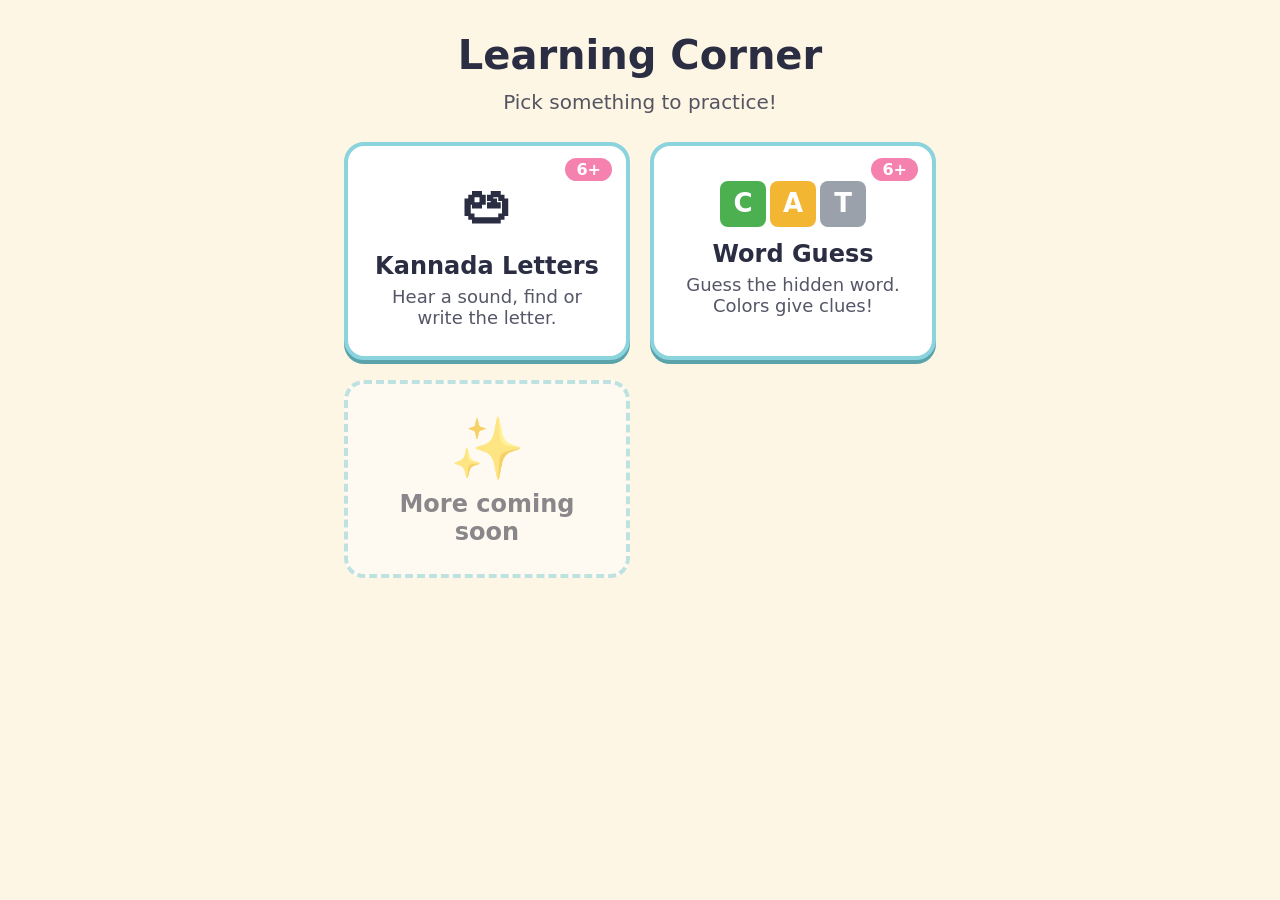
==== index.html @ 97e005f4 "Add Word Guess, a kid-friendly Wordle-style game with picture hints, plus a shared kid word list and" ====
<!doctype html>
<html lang="en">
<head>
  <meta charset="UTF-8" />
  <meta name="viewport" content="width=device-width, initial-scale=1.0" />
  <title>Learning Corner</title>
  <link rel="stylesheet" href="shared/theme.css" />
  <link rel="stylesheet" href="home.css" />
</head>
<body>
  <main class="hub">
    <h1>Learning Corner</h1>
    <p class="hub-sub">Pick something to practice!</p>

    <!-- One <a class="section-card"> per section; each lives in its own folder. -->
    <nav class="section-grid">
      <a class="section-card" href="kannada/">
        <span class="age-badge">6+</span>
        <span class="section-icon">ಅ</span>
        <span class="section-title">Kannada Letters</span>
        <span class="section-desc">Hear a sound, find or write the letter.</span>
      </a>

      <a class="section-card" href="word-guess/">
        <span class="age-badge">6+</span>
        <span class="section-icon mini-tiles"><span class="g">C</span><span class="y">A</span><span class="x">T</span></span>
        <span class="section-title">Word Guess</span>
        <span class="section-desc">Guess the hidden word. Colors give clues!</span>
      </a>

      <div class="section-card placeholder" aria-hidden="true">
        <span class="section-icon">✨</span>
        <span class="section-title">More coming soon</span>
      </div>
    </nav>
  </main>
</body>
</html>
---- shared/theme.css ----
/* Shared look for the hub page and every section. Section stylesheets
   load this first and only add what's specific to them. */
:root {
  --bg: #fef6e4;
  --ink: #2b2d42;
  --accent: #f582ae;
  --accent2: #8bd3dd;
  --good: #4caf50;
  --bad: #ef4444;
  --card: #ffffff;
  font-size: 20px;
}

* { box-sizing: border-box; }

body {
  margin: 0;
  min-height: 100vh;
  background: var(--bg);
  color: var(--ink);
  font-family: 'Baloo 2', 'Comic Sans MS', system-ui, sans-serif;
  display: flex;
  flex-direction: column;
  align-items: center;
}

.hidden { display: none !important; }

.back-link {
  align-self: flex-start;
  font-size: 0.9rem;
  font-weight: 700;
  color: var(--ink);
  opacity: 0.7;
  text-decoration: none;
  padding: 0.3rem 0;
}
.back-link:active { opacity: 1; }

@media (max-width: 480px) {
  :root { font-size: 17px; }
}
---- home.css ----
.hub {
  width: 100%;
  max-width: 640px;
  padding: 1.6rem 1.2rem 2rem;
  display: flex;
  flex-direction: column;
  align-items: center;
  gap: 0.6rem;
}

.hub h1 { margin: 0; text-align: center; }
.hub-sub { margin: 0 0 0.8rem; opacity: 0.8; text-align: center; }

/* One column on phones, two side by side on wider screens. */
.section-grid {
  width: 100%;
  display: grid;
  grid-template-columns: repeat(auto-fill, minmax(240px, 1fr));
  gap: 1rem;
}

.section-card {
  display: flex;
  flex-direction: column;
  align-items: center;
  text-align: center;
  gap: 0.3rem;
  padding: 1.4rem 1rem;
  border-radius: 20px;
  border: 4px solid var(--accent2);
  background: var(--card);
  color: var(--ink);
  text-decoration: none;
  box-shadow: 0 4px 0 #5aa3ab;
  transition: transform 0.05s ease;
}
a.section-card:active { transform: translateY(3px); box-shadow: 0 1px 0 #5aa3ab; }

.section-icon { font-size: 3rem; font-weight: 700; line-height: 1.2; }
.section-title { font-size: 1.2rem; font-weight: 700; }
.section-desc { font-size: 0.9rem; opacity: 0.8; }

.section-card.placeholder {
  border-style: dashed;
  box-shadow: none;
  opacity: 0.55;
  justify-content: center;
}

.section-card { position: relative; }
.age-badge {
  position: absolute;
  top: 0.6rem;
  right: 0.7rem;
  font-size: 0.8rem;
  font-weight: 800;
  padding: 0.1rem 0.55rem;
  border-radius: 999px;
  background: var(--accent);
  color: white;
}

.mini-tiles { display: flex; gap: 4px; padding: 0.35rem 0; }
.mini-tiles span {
  width: 2.3rem;
  height: 2.3rem;
  display: grid;
  place-items: center;
  font-size: 1.3rem;
  border-radius: 8px;
  color: white;
}
.mini-tiles .g { background: var(--good); }
.mini-tiles .y { background: #f2b632; }
.mini-tiles .x { background: #9aa1ab; }
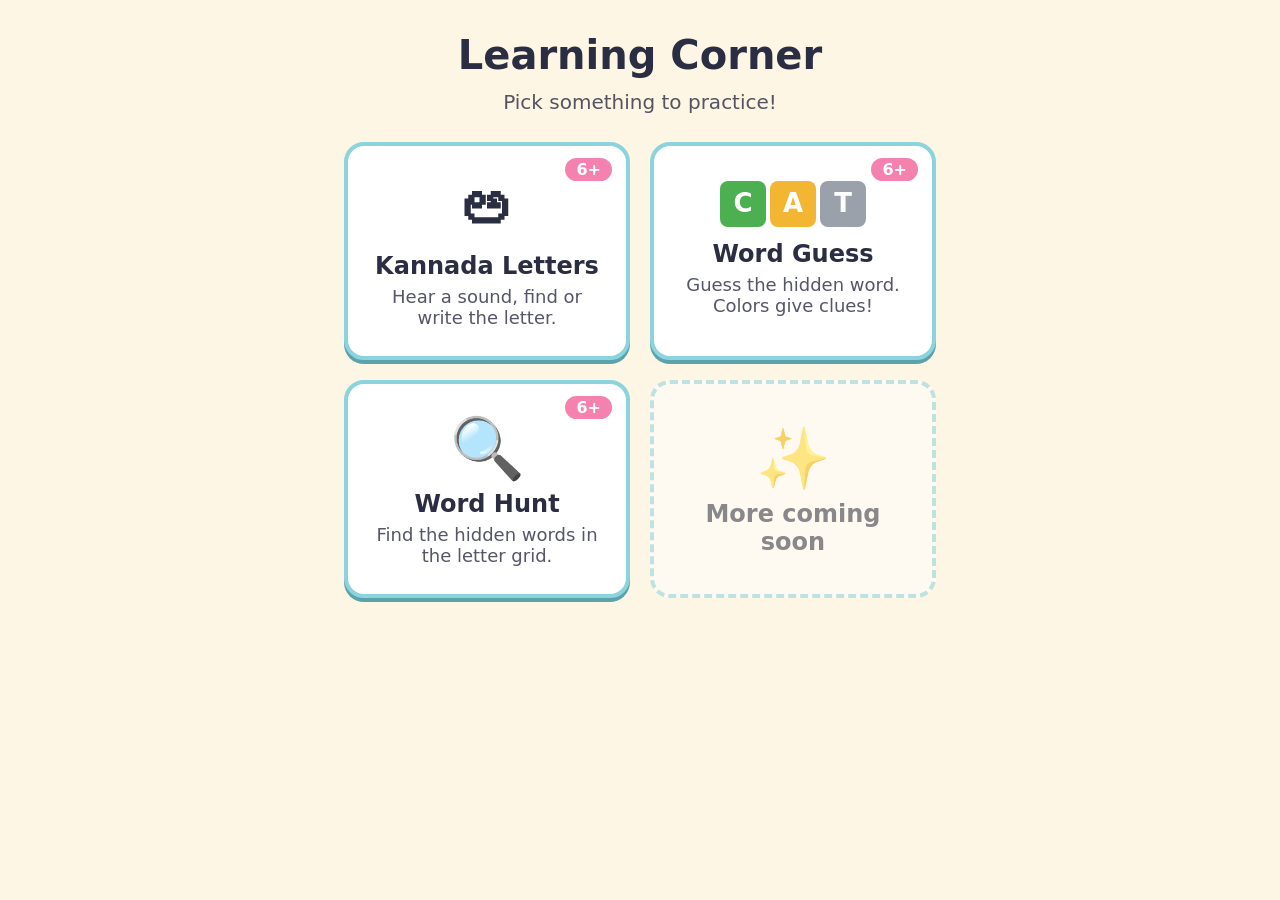
==== commit e6c6cad7: "Add Word Hunt, a Strands-style themed word search, move shared game UI into shared/, and update the " ====
--- a/index.html
+++ b/index.html
@@ -28,6 +28,13 @@
         <span class="section-desc">Guess the hidden word. Colors give clues!</span>
       </a>
 
+      <a class="section-card" href="word-hunt/">
+        <span class="age-badge">6+</span>
+        <span class="section-icon">🔍</span>
+        <span class="section-title">Word Hunt</span>
+        <span class="section-desc">Find the hidden words in the letter grid.</span>
+      </a>
+
       <div class="section-card placeholder" aria-hidden="true">
         <span class="section-icon">✨</span>
         <span class="section-title">More coming soon</span>
--- a/shared/theme.css
+++ b/shared/theme.css
@@ -37,6 +37,53 @@
 }
 .back-link:active { opacity: 1; }
 
+/* ---- Pieces shared by the games ---- */
+button { font-family: inherit; touch-action: manipulation; }
+
+.icon-btn {
+  width: 2.6rem;
+  height: 2.6rem;
+  display: grid;
+  place-items: center;
+  font-size: 1.3rem;
+  border-radius: 50%;
+  border: 3px solid var(--accent2);
+  background: var(--card);
+  text-decoration: none;
+  cursor: pointer;
+  padding: 0;
+}
+.icon-btn:active { transform: scale(0.92); }
+
+.new-btn {
+  font-size: 1.4rem;
+  font-weight: 700;
+  padding: 0.8rem 2.2rem;
+  border-radius: 999px;
+  border: none;
+  background: var(--accent);
+  color: white;
+  cursor: pointer;
+  box-shadow: 0 4px 0 #c94f82;
+}
+.new-btn:active { transform: translateY(3px); box-shadow: 0 1px 0 #c94f82; }
+
+/* Emoji confetti, driven by shared/confetti.js */
+.confetti { position: fixed; inset: 0; pointer-events: none; overflow: hidden; }
+.confetti span {
+  position: absolute;
+  top: -2rem;
+  font-size: 1.6rem;
+  animation: fall linear forwards;
+}
+
+@keyframes pop { 50% { transform: scale(1.12); } }
+@keyframes fall { to { transform: translateY(110vh) rotate(360deg); } }
+
+@media (prefers-reduced-motion: reduce) {
+  .confetti { display: none; }
+}
+
 @media (max-width: 480px) {
   :root { font-size: 17px; }
 }
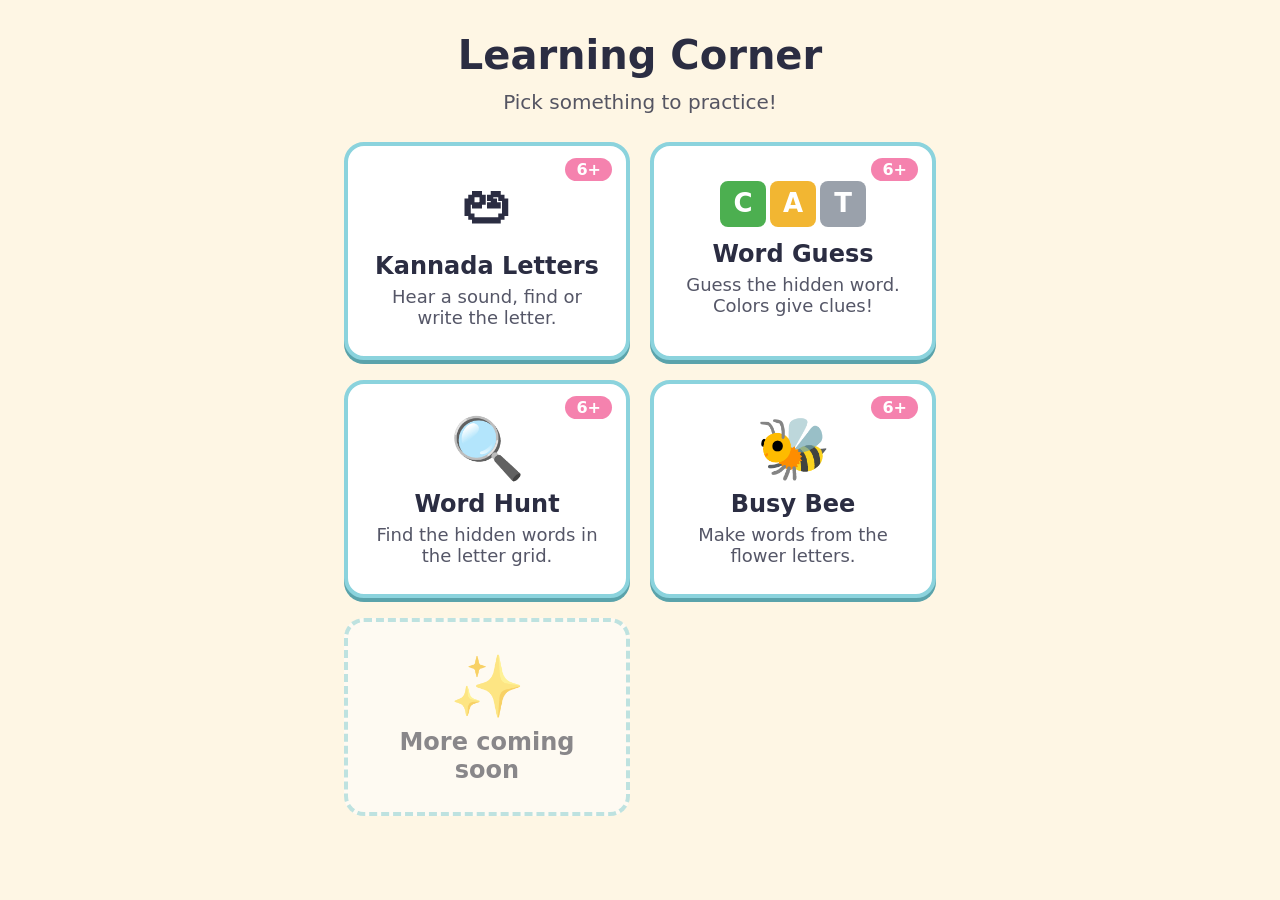
==== commit 33e91ff1: "Add Busy Bee, a Spelling Bee-style game with a letter flower, picture clue cards and a bee progress " ====
--- a/index.html
+++ b/index.html
@@ -35,6 +35,13 @@
         <span class="section-desc">Find the hidden words in the letter grid.</span>
       </a>
 
+      <a class="section-card" href="busy-bee/">
+        <span class="age-badge">6+</span>
+        <span class="section-icon">🐝</span>
+        <span class="section-title">Busy Bee</span>
+        <span class="section-desc">Make words from the flower letters.</span>
+      </a>
+
       <div class="section-card placeholder" aria-hidden="true">
         <span class="section-icon">✨</span>
         <span class="section-title">More coming soon</span>
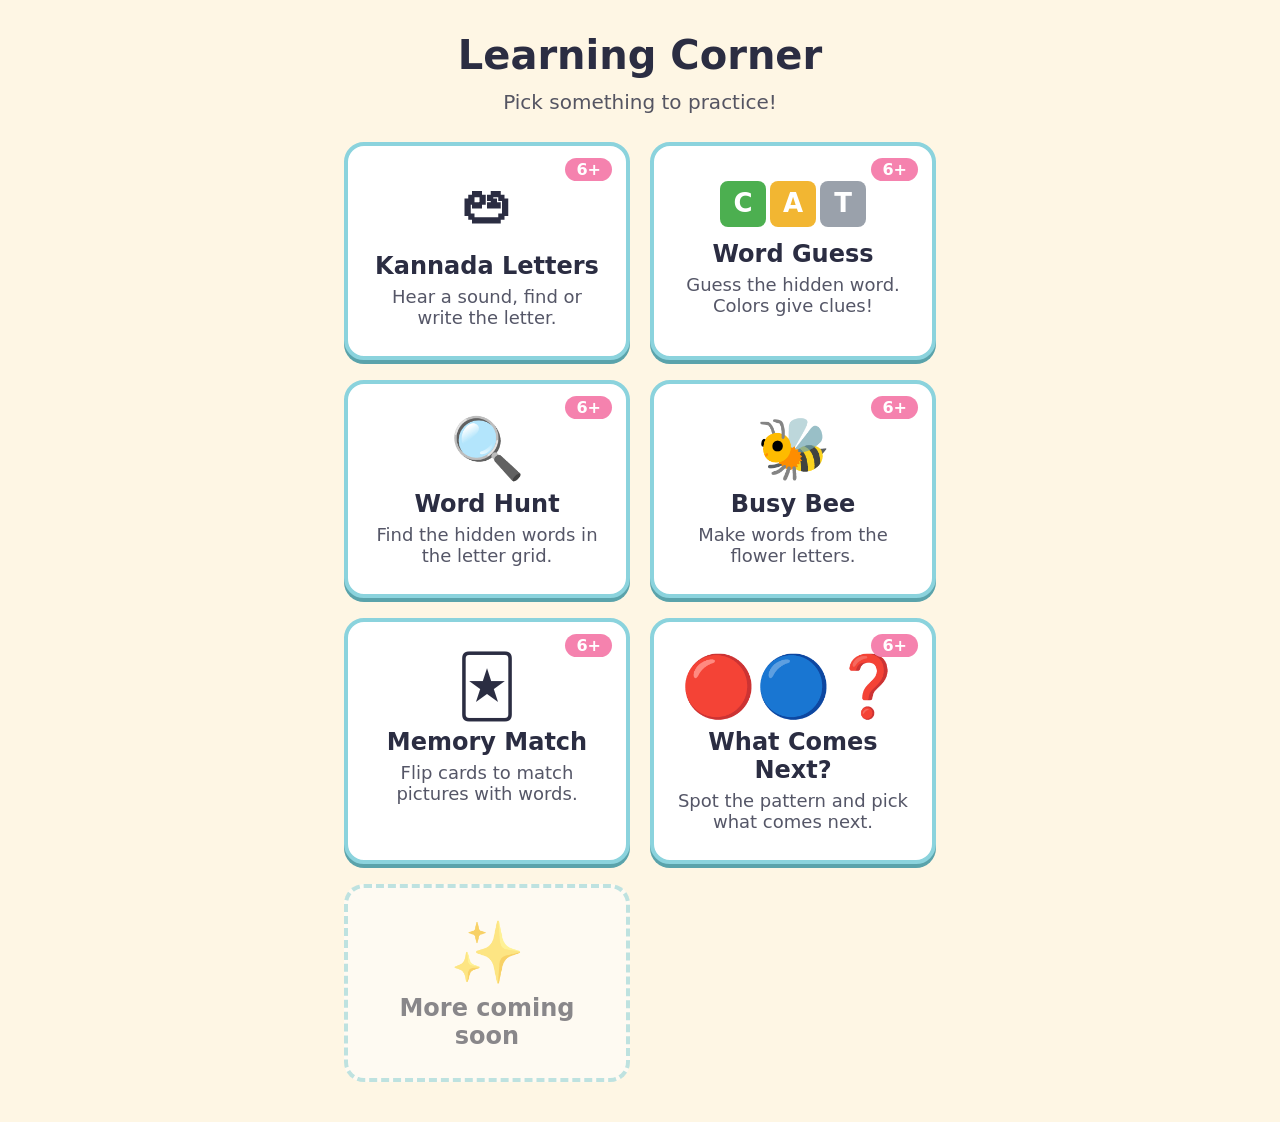
==== commit 1920b647: "Add Memory Match (picture-word pairs) and What Comes Next (pattern spotting) games" ====
--- a/index.html
+++ b/index.html
@@ -42,6 +42,20 @@
         <span class="section-desc">Make words from the flower letters.</span>
       </a>
 
+      <a class="section-card" href="memory-match/">
+        <span class="age-badge">6+</span>
+        <span class="section-icon">🃏</span>
+        <span class="section-title">Memory Match</span>
+        <span class="section-desc">Flip cards to match pictures with words.</span>
+      </a>
+
+      <a class="section-card" href="what-next/">
+        <span class="age-badge">6+</span>
+        <span class="section-icon">🔴🔵❓</span>
+        <span class="section-title">What Comes Next?</span>
+        <span class="section-desc">Spot the pattern and pick what comes next.</span>
+      </a>
+
       <div class="section-card placeholder" aria-hidden="true">
         <span class="section-icon">✨</span>
         <span class="section-title">More coming soon</span>
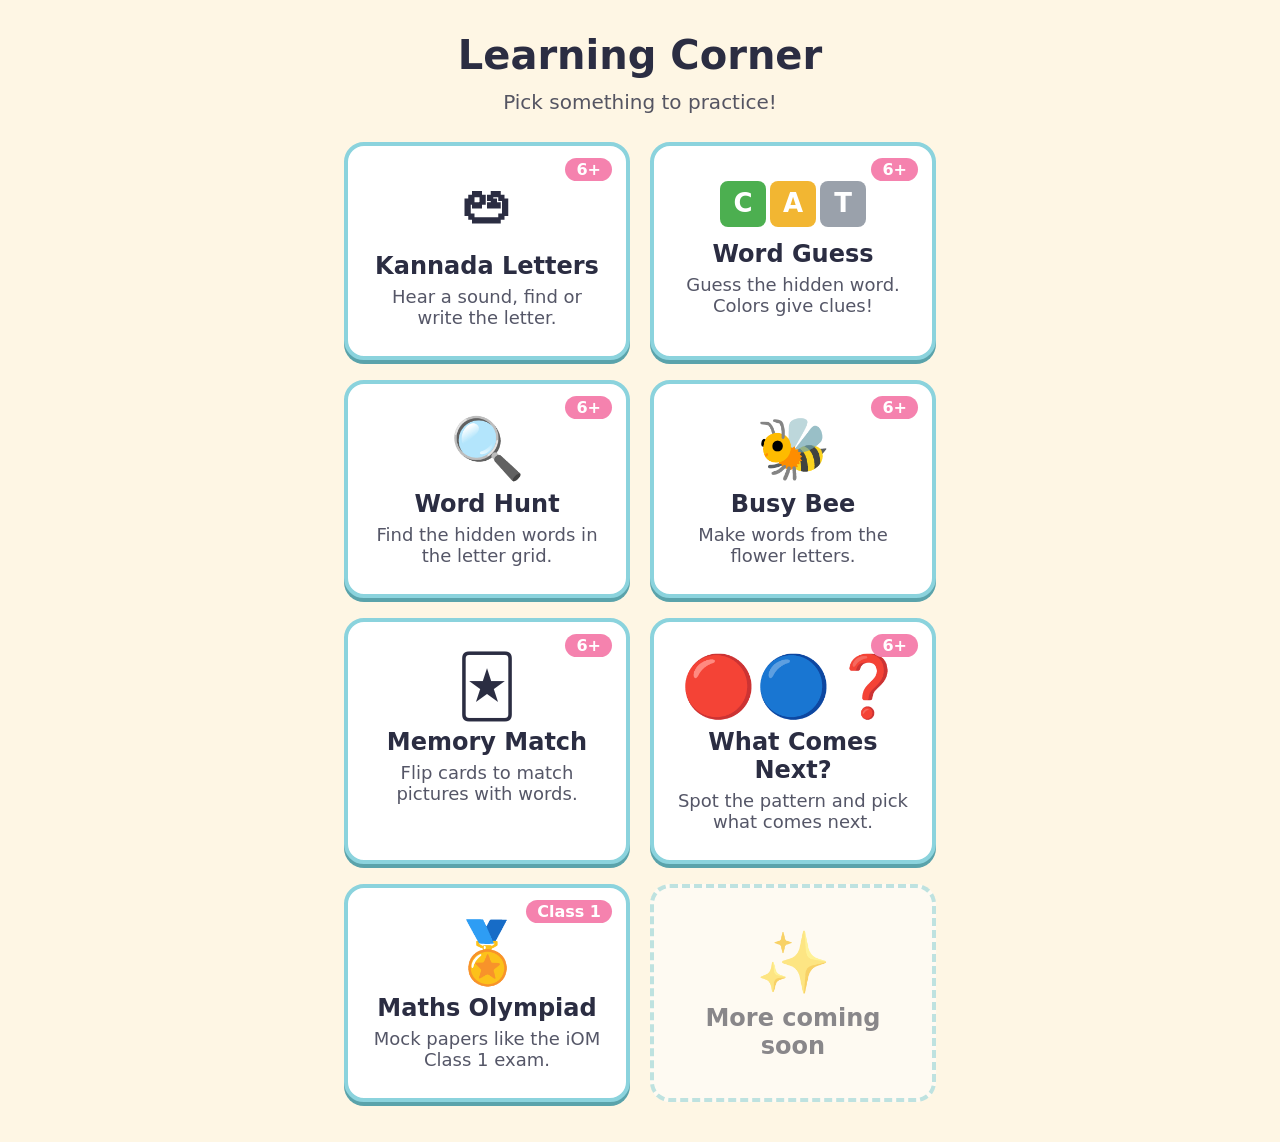
==== commit f7cac63d: "Add Maths Olympiad, 20 timed mock papers matching the Silverzone iOM Class 1 pattern with practice m" ====
--- a/index.html
+++ b/index.html
@@ -56,6 +56,13 @@
         <span class="section-desc">Spot the pattern and pick what comes next.</span>
       </a>
 
+      <a class="section-card" href="olympiad/">
+        <span class="age-badge">Class 1</span>
+        <span class="section-icon">🏅</span>
+        <span class="section-title">Maths Olympiad</span>
+        <span class="section-desc">Mock papers like the iOM Class 1 exam.</span>
+      </a>
+
       <div class="section-card placeholder" aria-hidden="true">
         <span class="section-icon">✨</span>
         <span class="section-title">More coming soon</span>
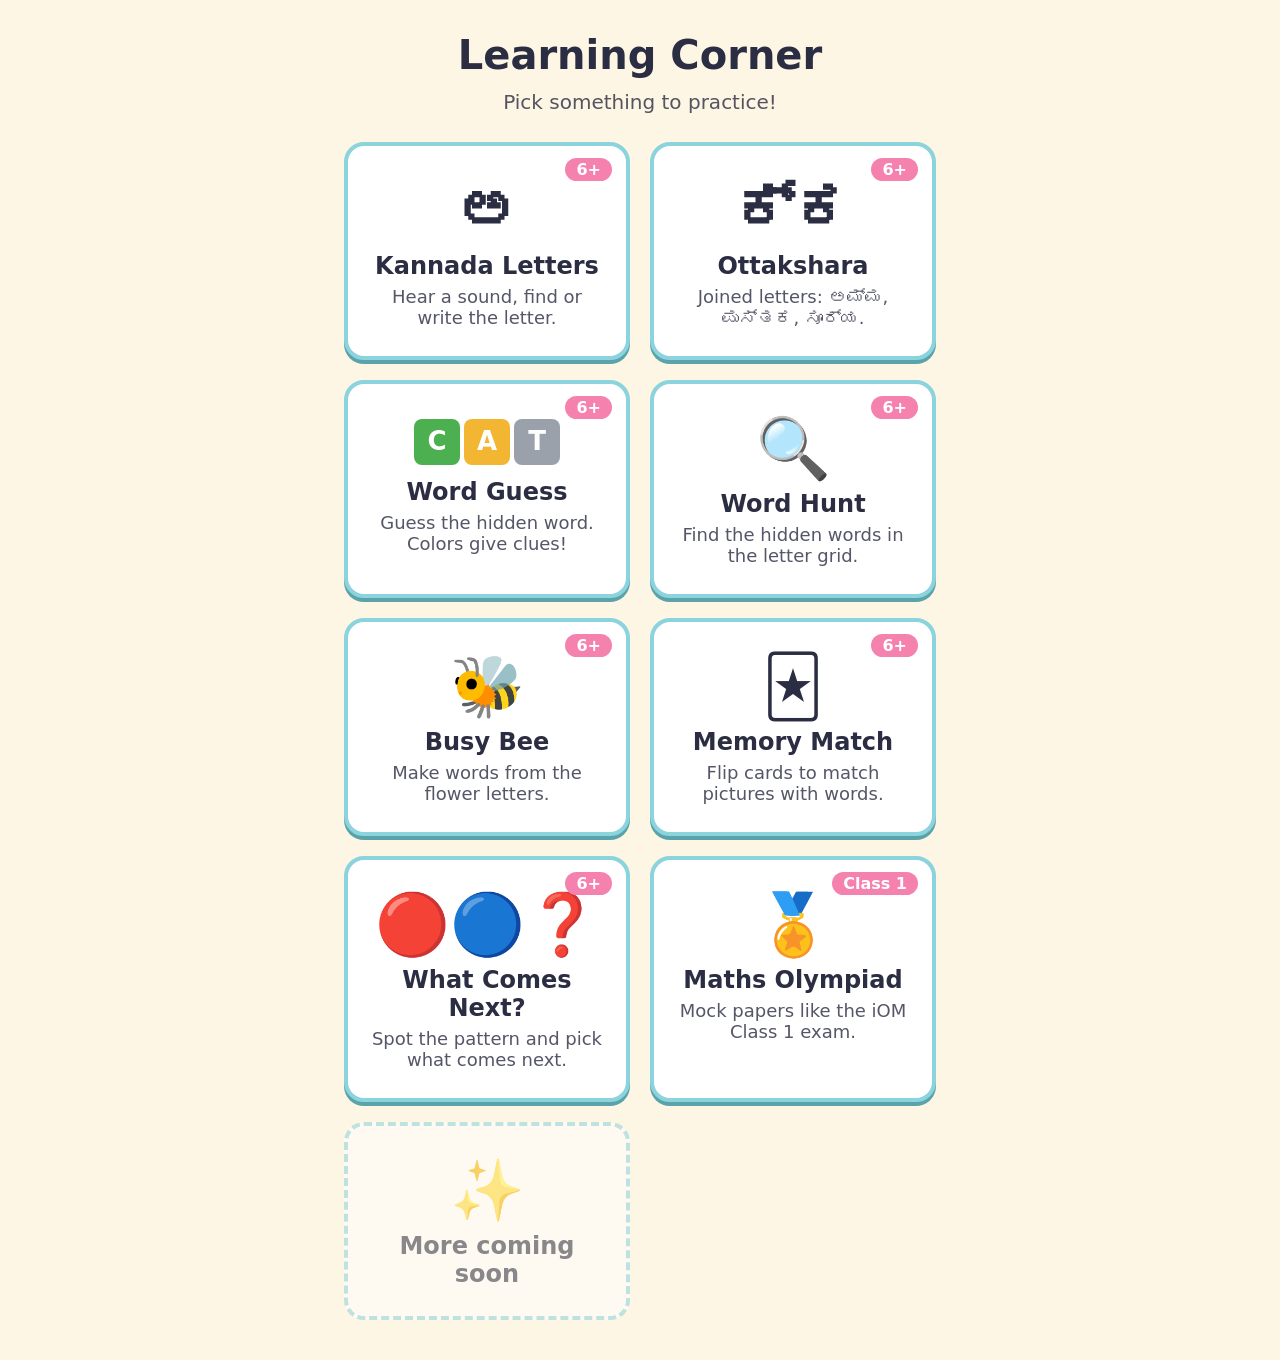
==== commit b4c59095: "Add Ottakshara, a joined-letters (vathakshara) section with three levels, picture/word quizzes and a" ====
--- a/index.html
+++ b/index.html
@@ -19,6 +19,13 @@
         <span class="section-icon">ಅ</span>
         <span class="section-title">Kannada Letters</span>
         <span class="section-desc">Hear a sound, find or write the letter.</span>
+      </a>
+
+      <a class="section-card" href="ottakshara/">
+        <span class="age-badge">6+</span>
+        <span class="section-icon">ಕ್ಕ</span>
+        <span class="section-title">Ottakshara</span>
+        <span class="section-desc">Joined letters: ಅಮ್ಮ, ಪುಸ್ತಕ, ಸೂರ್ಯ.</span>
       </a>
 
       <a class="section-card" href="word-guess/">
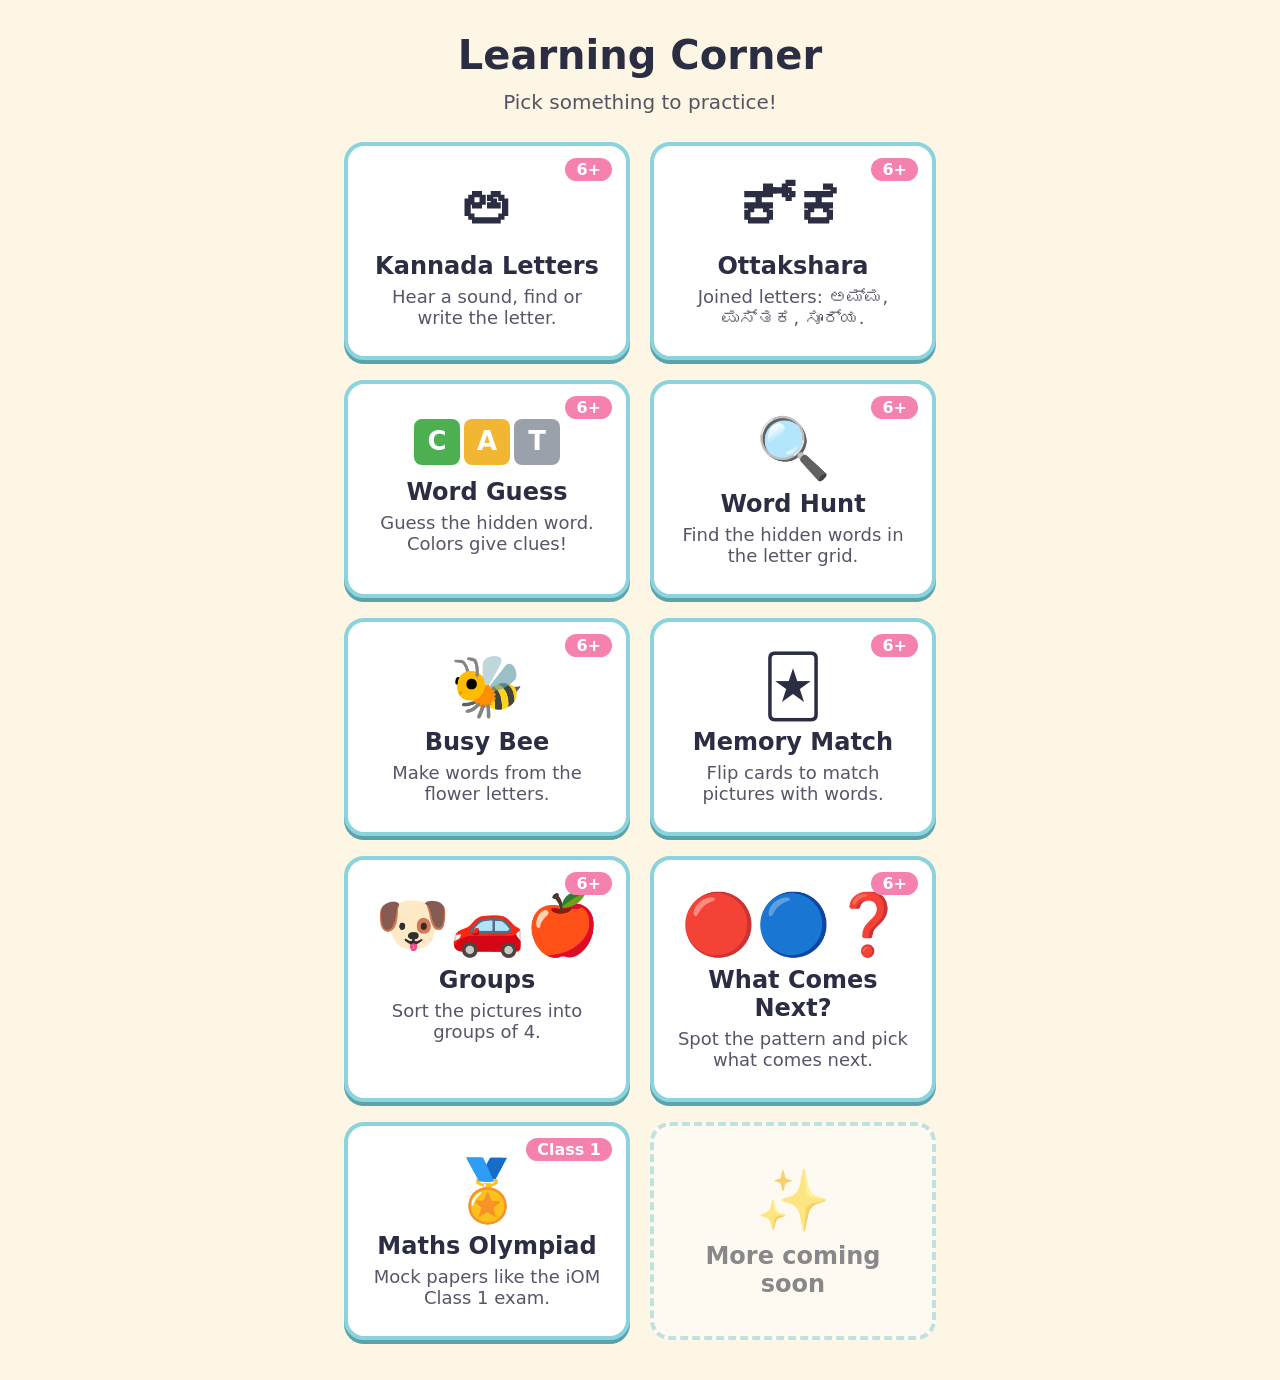
==== commit 5b4621c1: "Add Groups, a game where kids sort picture tiles into 3 or 4 themed groups of four, with no trick ti" ====
--- a/index.html
+++ b/index.html
@@ -56,6 +56,13 @@
         <span class="section-desc">Flip cards to match pictures with words.</span>
       </a>
 
+      <a class="section-card" href="groups/">
+        <span class="age-badge">6+</span>
+        <span class="section-icon">🐶🚗🍎</span>
+        <span class="section-title">Groups</span>
+        <span class="section-desc">Sort the pictures into groups of 4.</span>
+      </a>
+
       <a class="section-card" href="what-next/">
         <span class="age-badge">6+</span>
         <span class="section-icon">🔴🔵❓</span>
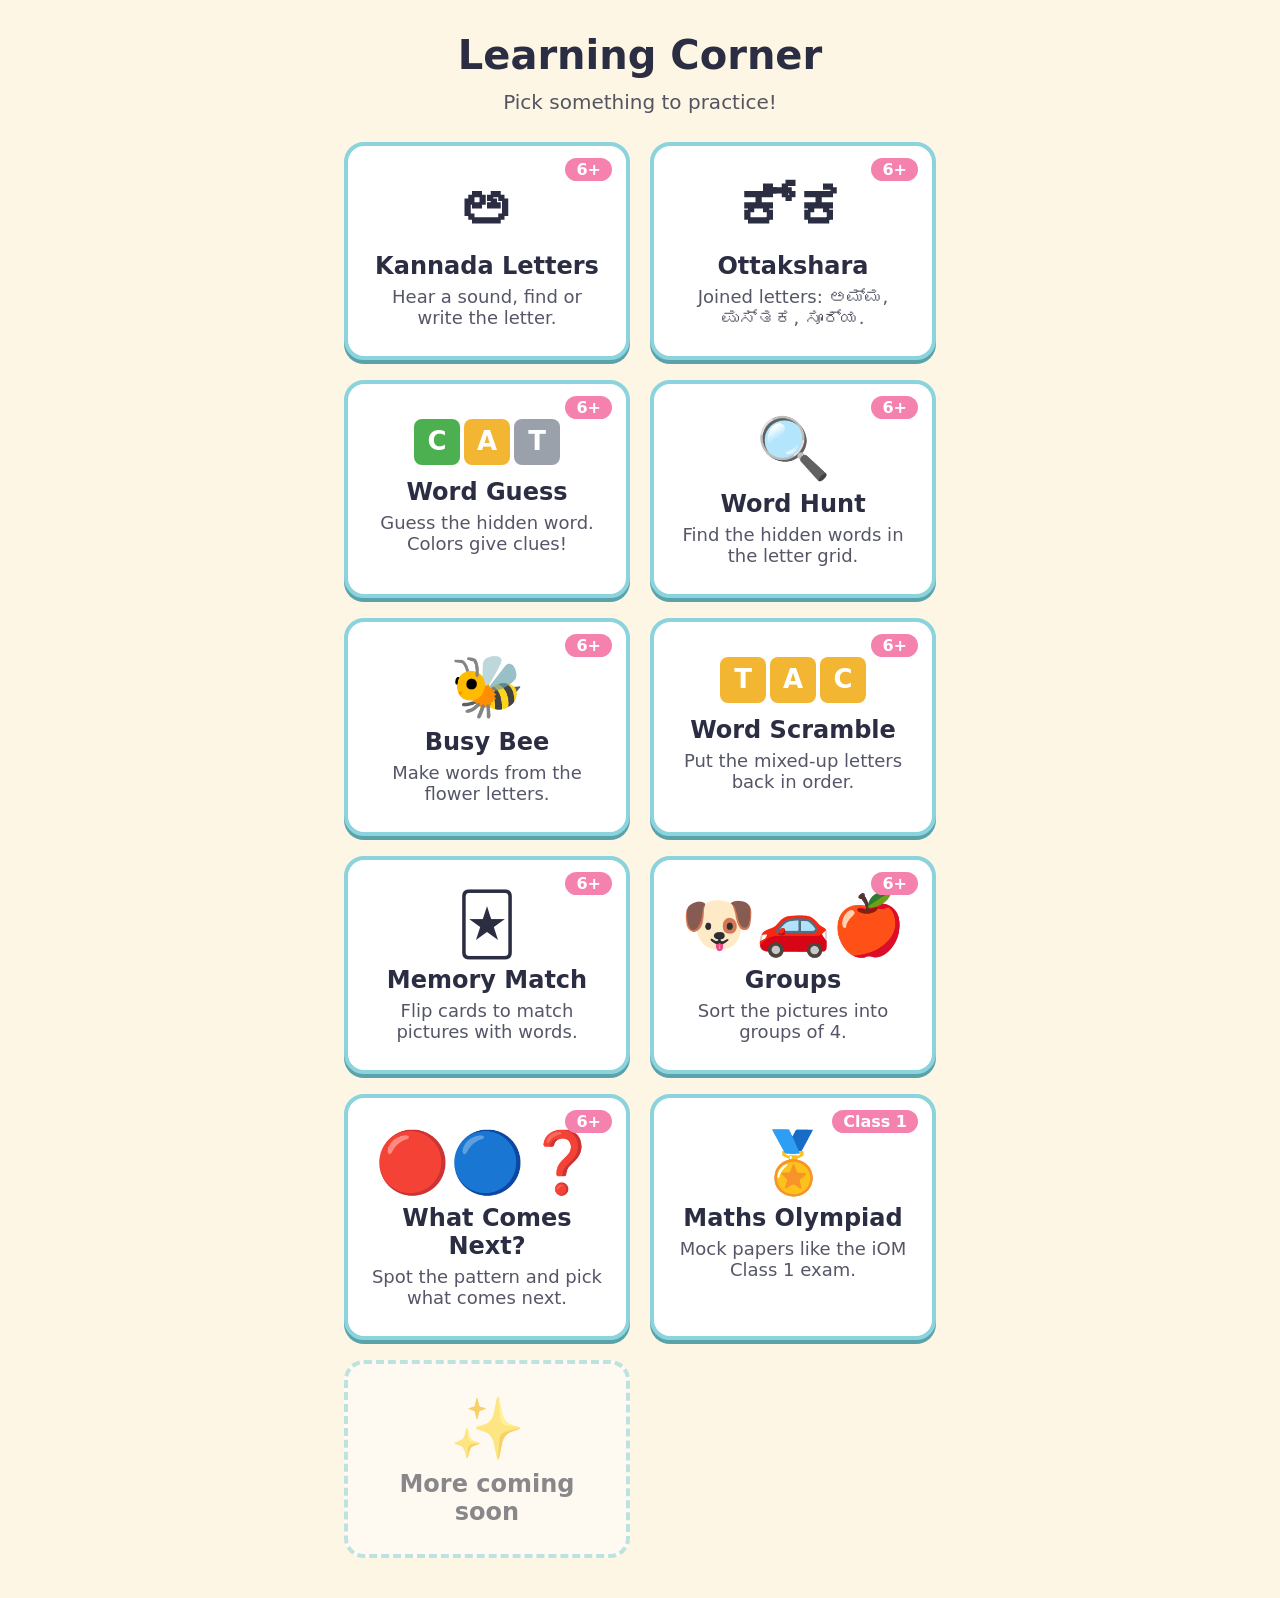
==== commit 0ae3e2fe: "Add Word Scramble, a game where kids unscramble the letters of a pictured word in rounds of mostly 4" ====
--- a/index.html
+++ b/index.html
@@ -49,6 +49,13 @@
         <span class="section-desc">Make words from the flower letters.</span>
       </a>
 
+      <a class="section-card" href="scramble/">
+        <span class="age-badge">6+</span>
+        <span class="section-icon mini-tiles"><span class="y">T</span><span class="y">A</span><span class="y">C</span></span>
+        <span class="section-title">Word Scramble</span>
+        <span class="section-desc">Put the mixed-up letters back in order.</span>
+      </a>
+
       <a class="section-card" href="memory-match/">
         <span class="age-badge">6+</span>
         <span class="section-icon">🃏</span>
